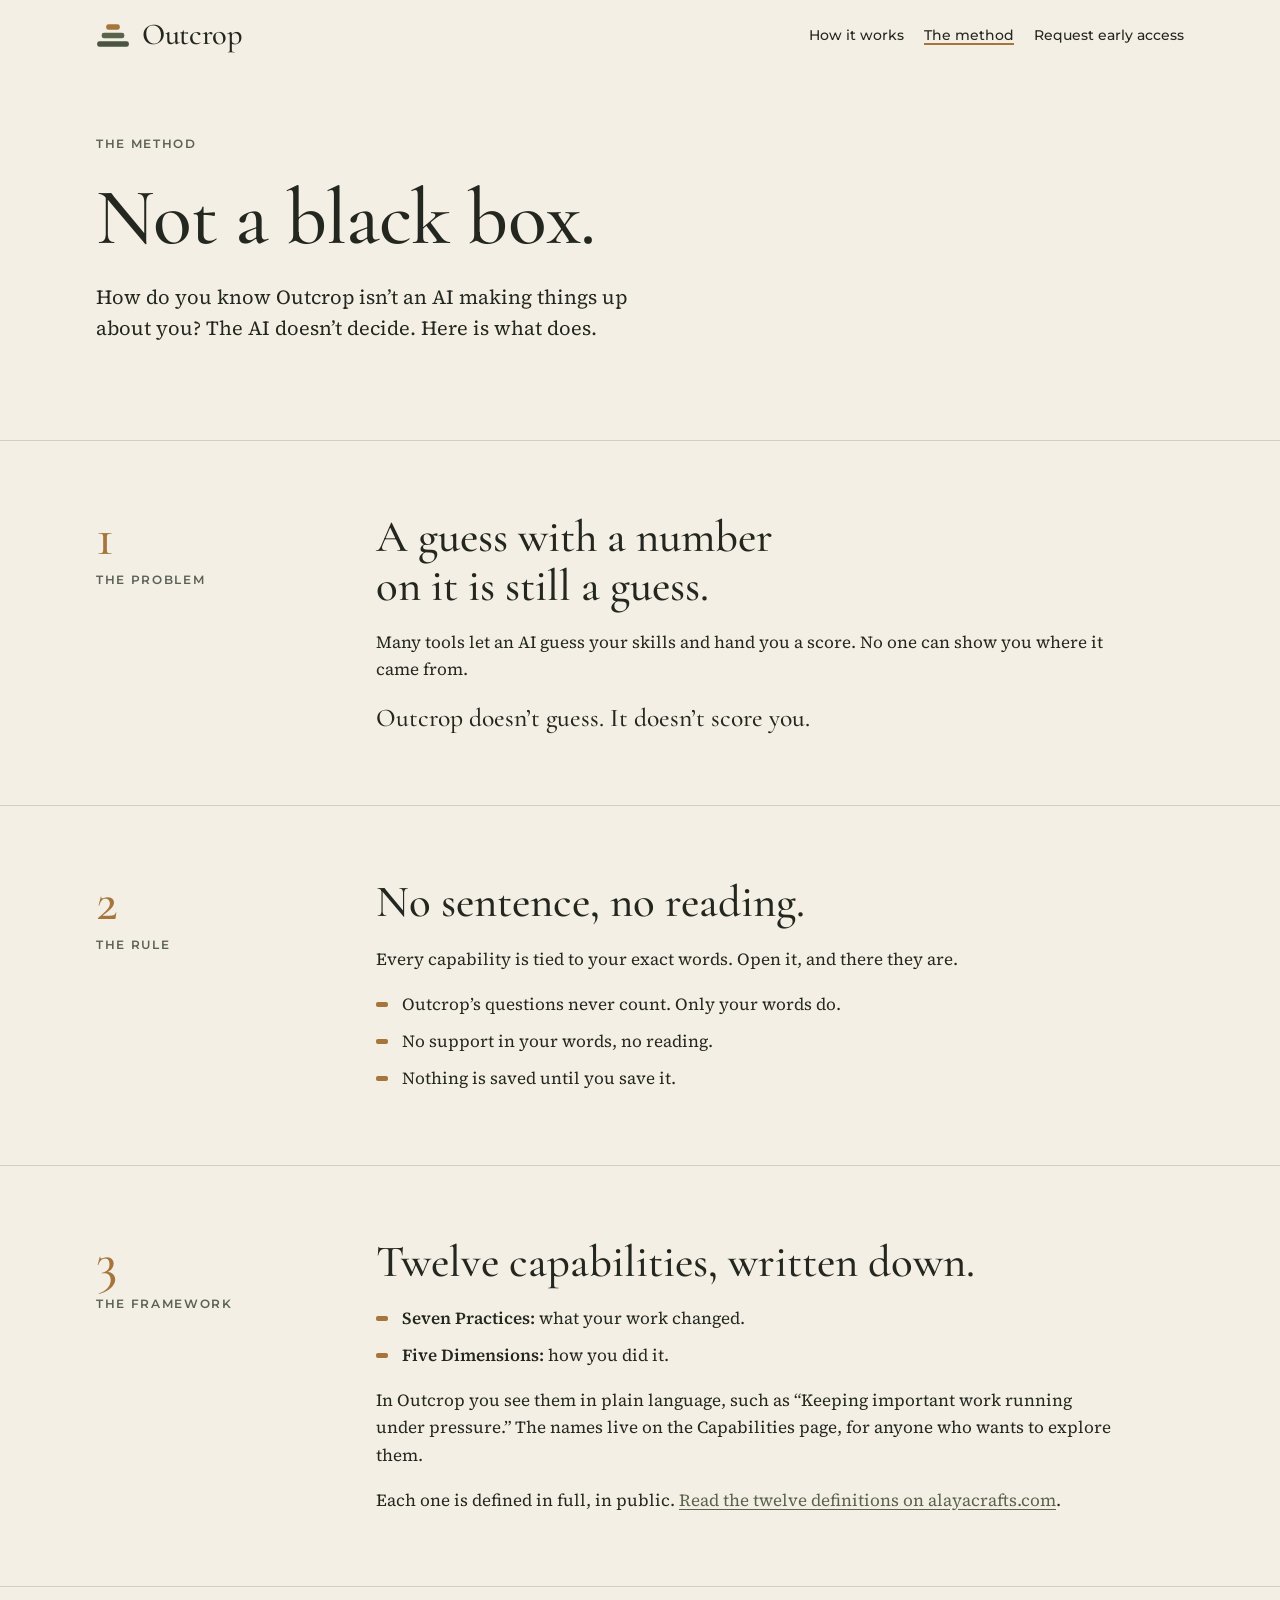
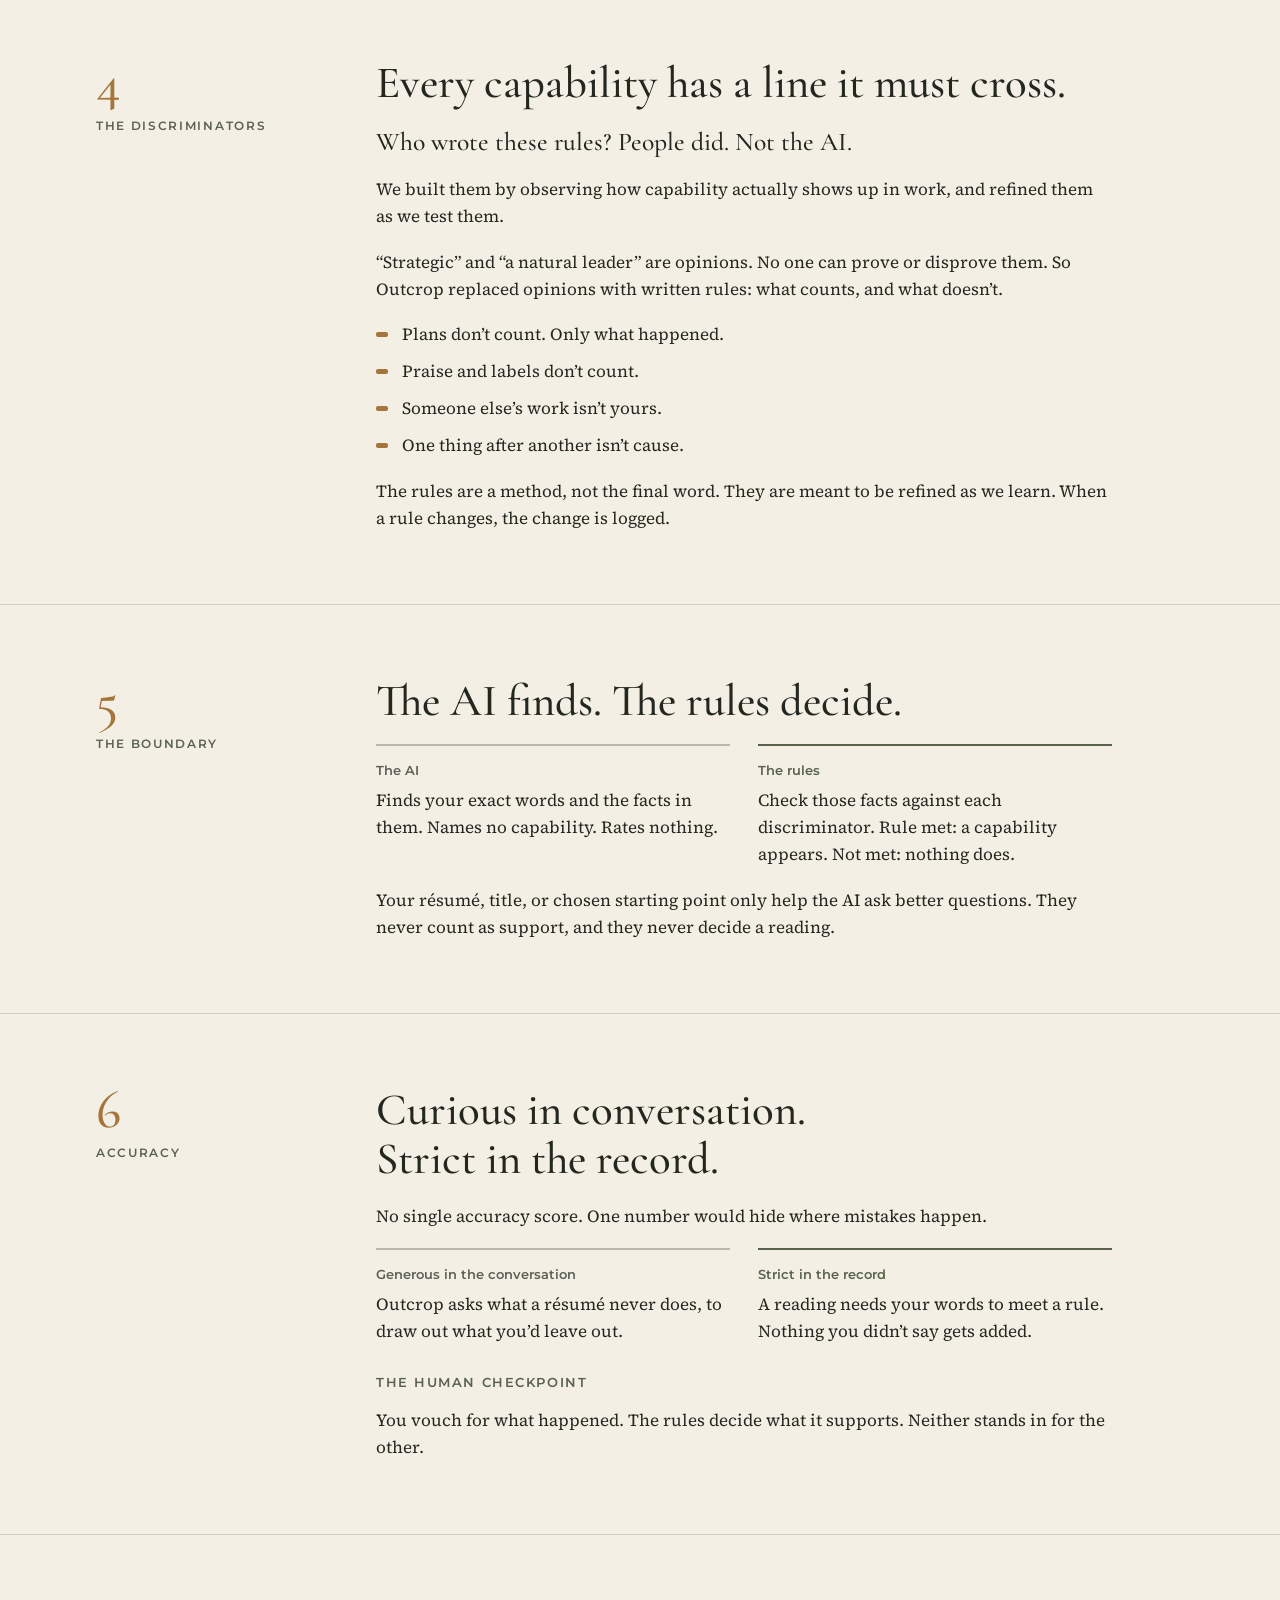
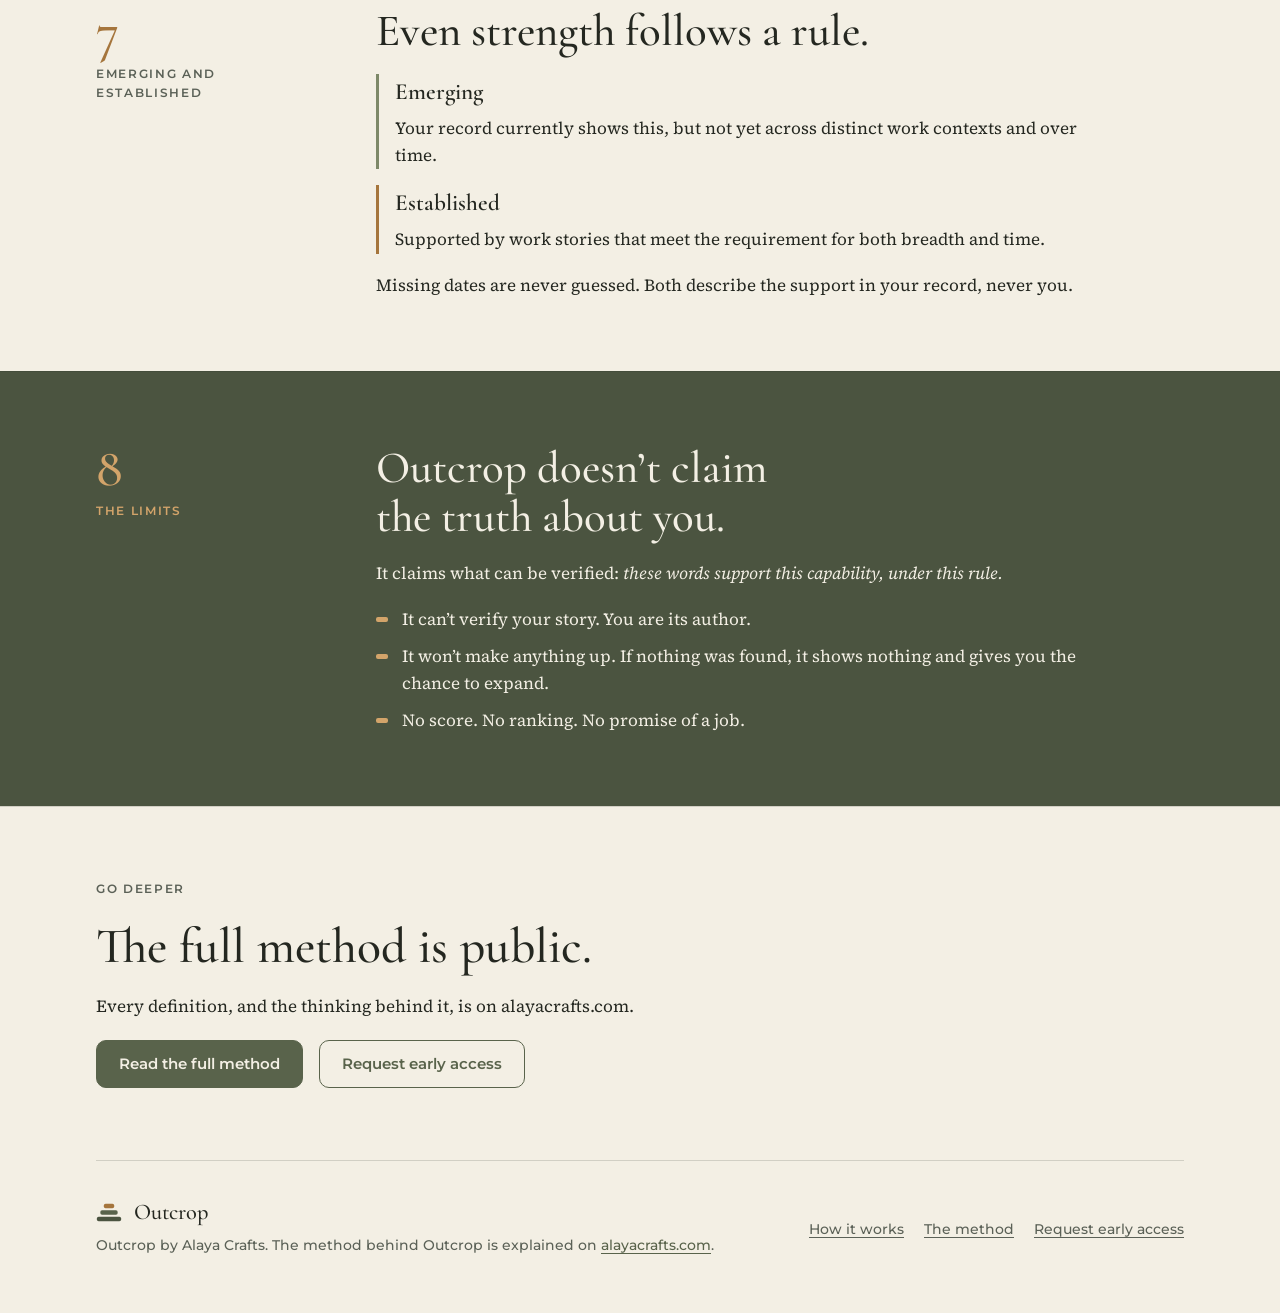
==== site/methodology/index.html @ a2f8d427 "outcrop.me marketing site" ====
<!doctype html>
<html lang="en">
<head>
<meta charset="utf-8">
<meta name="viewport" content="width=device-width, initial-scale=1, viewport-fit=cover">
<title>The method · Outcrop</title>
<meta name="description" content="How Outcrop reads your work: every capability is tied to your own words and checked against written rules. No scores, no guessing, and the limits stated plainly.">
<meta property="og:title" content="Not a black box · Outcrop">
<meta property="og:description" content="How Outcrop reads your work: every capability is tied to your own words and checked against written rules. No scores, no guessing, and the limits stated plainly.">
<meta property="og:type" content="article">
<meta property="og:url" content="https://outcrop.me/methodology/">
<link rel="icon" href="../assets/logo.svg" type="image/svg+xml">
<link rel="preload" href="../assets/fonts/cormorant-garamond-latin-500-normal.woff2" as="font" type="font/woff2" crossorigin>
<link rel="stylesheet" href="../assets/site.css">
<script src="../assets/config.js"></script>
<script src="../assets/site.js" defer></script>
</head>
<body>
<div class="wrap">
  <header class="top">
    <a class="brand" href="../#top" aria-label="Outcrop home"><svg viewBox="0 0 30 22" role="img" aria-hidden="true" focusable="false"><rect x="9" y="1" width="12" height="5" rx="2" fill="#a5753c"/><rect x="5" y="8.5" width="20" height="5" rx="2" fill="#59634b"/><rect x="1" y="16" width="28" height="5" rx="2" fill="#4b5440"/></svg><span>Outcrop</span></a>
    <nav aria-label="Main">
      <a class="hide-sm" href="../#how">How it works</a>
      <a class="hide-sm" href="./" aria-current="page">The method</a>
      <a href="mailto:curious@alayacrafts.com?subject=Early%20access%20to%20Outcrop" data-early>Request early access</a>
    </nav>
  </header>

  <main id="method-top">
    <section class="m-hero" aria-labelledby="m-hero-h">
      <p class="eyebrow">The method</p>
      <h1 id="m-hero-h">Not a black box.</h1>
      <p class="lede">How do you know Outcrop isn’t an AI making things up about you? The AI doesn’t decide. Here is what does.</p>
    </section>
  </main>
</div>

<section class="section m-part" aria-labelledby="m1-h">
  <div class="wrap m-grid">
    <div class="m-label"><span class="m-num">1</span><p class="eyebrow">The problem</p></div>
    <div class="m-body">
      <h2 id="m1-h">A guess with a number on it is still a guess.</h2>
      <p>Many tools let an AI guess your skills and hand you a score. No one can show you where it came from.</p>
      <p class="m-strong">Outcrop doesn’t guess. It doesn’t score you.</p>
    </div>
  </div>
</section>

<section class="section m-part" aria-labelledby="m2-h">
  <div class="wrap m-grid">
    <div class="m-label"><span class="m-num">2</span><p class="eyebrow">The rule</p></div>
    <div class="m-body">
      <h2 id="m2-h">No sentence, no reading.</h2>
      <p>Every capability is tied to your exact words. Open it, and there they are.</p>
      <ul class="m-list">
        <li>Outcrop’s questions never count. Only your words do.</li>
        <li>No support in your words, no reading.</li>
        <li>Nothing is saved until you save it.</li>
      </ul>
    </div>
  </div>
</section>

<section class="section m-part" aria-labelledby="m3-h">
  <div class="wrap m-grid">
    <div class="m-label"><span class="m-num">3</span><p class="eyebrow">The framework</p></div>
    <div class="m-body">
      <h2 id="m3-h">Twelve capabilities, written down.</h2>
      <ul class="m-list">
        <li><span><strong>Seven Practices:</strong> what your work changed.</span></li>
        <li><span><strong>Five Dimensions:</strong> how you did it.</span></li>
      </ul>
      <p>In Outcrop you see them in plain language, such as “Keeping important work running under pressure.” The names live on the Capabilities page, for anyone who wants to explore them.</p>
      <p>Each one is defined in full, in public. <a href="https://alayacrafts.com/how-it-works/">Read the twelve definitions on alayacrafts.com</a>.</p>
    </div>
  </div>
</section>

<section class="section m-part" aria-labelledby="m4-h">
  <div class="wrap m-grid">
    <div class="m-label"><span class="m-num">4</span><p class="eyebrow">The discriminators</p></div>
    <div class="m-body">
      <h2 id="m4-h">Every capability has a line it must cross.</h2>
      <p class="m-strong">Who wrote these rules? People did. Not the AI.</p>
      <p>We built them by observing how capability actually shows up in work, and refined them as we test them.</p>
      <p>“Strategic” and “a natural leader” are opinions. No one can prove or disprove them. So Outcrop replaced opinions with written rules: what counts, and what doesn’t.</p>
      <ul class="m-list">
        <li>Plans don’t count. Only what happened.</li>
        <li>Praise and labels don’t count.</li>
        <li>Someone else’s work isn’t yours.</li>
        <li>One thing after another isn’t cause.</li>
      </ul>
      <p>The rules are a method, not the final word. They are meant to be refined as we learn. When a rule changes, the change is logged.</p>
    </div>
  </div>
</section>

<section class="section m-part" aria-labelledby="m5-h">
  <div class="wrap m-grid">
    <div class="m-label"><span class="m-num">5</span><p class="eyebrow">The boundary</p></div>
    <div class="m-body">
      <h2 id="m5-h">The AI finds. The rules decide.</h2>
      <div class="split">
        <div class="split-col">
          <p class="rule-k">The AI</p>
          <p>Finds your exact words and the facts in them. Names no capability. Rates nothing.</p>
        </div>
        <div class="split-col">
          <p class="rule-k counts">The rules</p>
          <p>Check those facts against each discriminator. Rule met: a capability appears. Not met: nothing does.</p>
        </div>
      </div>
      <p>Your résumé, title, or chosen starting point only help the AI ask better questions. They never count as support, and they never decide a reading.</p>
    </div>
  </div>
</section>

<section class="section m-part" aria-labelledby="m6-h">
  <div class="wrap m-grid">
    <div class="m-label"><span class="m-num">6</span><p class="eyebrow">Accuracy</p></div>
    <div class="m-body">
      <h2 id="m6-h">Curious in conversation. Strict in the record.</h2>
      <p>No single accuracy score. One number would hide where mistakes happen.</p>
      <div class="split">
        <div class="split-col">
          <p class="rule-k">Generous in the conversation</p>
          <p>Outcrop asks what a résumé never does, to draw out what you’d leave out.</p>
        </div>
        <div class="split-col">
          <p class="rule-k counts">Strict in the record</p>
          <p>A reading needs your words to meet a rule. Nothing you didn’t say gets added.</p>
        </div>
      </div>
      <h3 class="m-sub">The human checkpoint</h3>
      <p>You vouch for what happened. The rules decide what it supports. Neither stands in for the other.</p>
    </div>
  </div>
</section>

<section class="section m-part" aria-labelledby="m7-h">
  <div class="wrap m-grid">
    <div class="m-label"><span class="m-num">7</span><p class="eyebrow">Emerging and Established</p></div>
    <div class="m-body">
      <h2 id="m7-h">Even strength follows a rule.</h2>
      <dl class="states">
        <div><dt>Emerging</dt><dd>Your record currently shows this, but not yet across distinct work contexts and over time.</dd></div>
        <div><dt>Established</dt><dd>Supported by work stories that meet the requirement for both breadth and time.</dd></div>
      </dl>
      <p>Missing dates are never guessed. Both describe the support in your record, never you.</p>
    </div>
  </div>
</section>

<section class="section m-part m-limits" aria-labelledby="m8-h">
  <div class="wrap m-grid">
    <div class="m-label"><span class="m-num">8</span><p class="eyebrow">The limits</p></div>
    <div class="m-body">
      <h2 id="m8-h">Outcrop doesn’t claim the truth about you.</h2>
      <p>It claims what can be verified: <em>these words support this capability, under this rule.</em></p>
      <ul class="m-list">
        <li>It can’t verify your story. You are its author.</li>
        <li>It won’t make anything up. If nothing was found, it shows nothing and gives you the chance to expand.</li>
        <li>No score. No ranking. No promise of a job.</li>
      </ul>
    </div>
  </div>
</section>

<section class="section" aria-labelledby="m-end-h">
  <div class="wrap">
    <div class="access">
      <p class="eyebrow">Go deeper</p>
      <h2 id="m-end-h">The full method is public.</h2>
      <p>Every definition, and the thinking behind it, is on alayacrafts.com.</p>
      <div class="actions">
        <a class="btn primary" href="https://alayacrafts.com/how-it-works/">Read the full method</a>
        <a class="btn secondary" href="mailto:curious@alayacrafts.com?subject=Early%20access%20to%20Outcrop" data-early>Request early access</a>
      </div>
    </div>
  </div>
</section>

<div class="wrap">
  <footer class="foot">
    <div>
      <a class="brand" href="../#top" aria-label="Outcrop home"><svg viewBox="0 0 30 22" role="img" aria-hidden="true" focusable="false"><rect x="9" y="1" width="12" height="5" rx="2" fill="#a5753c"/><rect x="5" y="8.5" width="20" height="5" rx="2" fill="#59634b"/><rect x="1" y="16" width="28" height="5" rx="2" fill="#4b5440"/></svg><span>Outcrop</span></a>
      <p class="by">Outcrop by Alaya Crafts. The method behind Outcrop is explained on <a href="https://alayacrafts.com/">alayacrafts.com</a>.</p>
    </div>
    <nav aria-label="Footer">
      <a href="../#how">How it works</a>
      <a href="./">The method</a>
      <a href="mailto:curious@alayacrafts.com?subject=Early%20access%20to%20Outcrop" data-early>Request early access</a>
    </nav>
  </footer>
</div>

</body>
</html>
---- site/assets/site.css ----
@font-face{font-family:"Cormorant Garamond";font-weight:500;font-style:normal;font-display:swap;src:url(fonts/cormorant-garamond-latin-500-normal.woff2) format("woff2")}
@font-face{font-family:"Cormorant Garamond";font-weight:600;font-style:normal;font-display:swap;src:url(fonts/cormorant-garamond-latin-600-normal.woff2) format("woff2")}
@font-face{font-family:"Montserrat";font-weight:500;font-style:normal;font-display:swap;src:url(fonts/montserrat-latin-500-normal.woff2) format("woff2")}
@font-face{font-family:"Montserrat";font-weight:600;font-style:normal;font-display:swap;src:url(fonts/montserrat-latin-600-normal.woff2) format("woff2")}
@font-face{font-family:"Source Serif 4";font-weight:400;font-style:normal;font-display:swap;src:url(fonts/source-serif-4-latin-400-normal.woff2) format("woff2")}
@font-face{font-family:"Source Serif 4";font-weight:400;font-style:italic;font-display:swap;src:url(fonts/source-serif-4-latin-400-italic.woff2) format("woff2")}
@font-face{font-family:"Source Serif 4";font-weight:600;font-style:normal;font-display:swap;src:url(fonts/source-serif-4-latin-600-normal.woff2) format("woff2")}
/* Layout: an editorial single column on paper; the story alternates text and real screens; one olive-deep band carries the promises.
   Palette and faces: the Outcrop brief and logo board (Steve, 2026-10-26). Single daylight look by design, colours set explicitly. */
:root {
  color-scheme: light;
  --paper: #f3efe4;
  --deep: #e8dfcd;
  --ink: #242720;
  --muted: #5b6157;
  --olive: #59634b;
  --olive-deep: #4b5440;
  --sage: #7d8868;
  --amber: #a5753c;
  --amber-text: #8f5d2b;
  --amber-light: #d3a46a;
  --on-dark: #f3efe4;
  --on-dark-muted: #d6d2c4;
  --hair: rgba(36, 39, 32, .16);
  --hair-2: rgba(36, 39, 32, .28);
  --f-display: "Cormorant Garamond", "EB Garamond", Georgia, serif;
  --f-body: "Source Serif 4", "Source Serif Pro", Georgia, serif;
  --f-ui: "Montserrat", "Helvetica Neue", Arial, sans-serif;
  --measure: 34rem;
  --wide: 72rem;
  --radius: 10px;
}
* { box-sizing: border-box; }
html { scroll-behavior: smooth; }
@media (prefers-reduced-motion: reduce) { html { scroll-behavior: auto; } }
body {
  margin: 0; background: var(--paper); color: var(--ink);
  font-family: var(--f-body); font-size: 1.0625rem; line-height: 1.6;
  -webkit-font-smoothing: antialiased;
}
img { max-width: 100%; height: auto; display: block; }
a { color: var(--olive); text-underline-offset: 3px; }
a:focus-visible, button:focus-visible { outline: 3px solid var(--amber); outline-offset: 3px; border-radius: 6px; }
h1, h2, h3 { font-family: var(--f-display); font-weight: 500; line-height: 1.1; margin: 0; text-wrap: balance; color: var(--ink); }
p { margin: 0; }

.wrap { max-width: var(--wide); margin-inline: auto; padding-left: max(16px, env(safe-area-inset-left, 0px)); padding-right: max(16px, env(safe-area-inset-right, 0px)); }
@media (min-width: 720px) { .wrap { padding-left: max(32px, env(safe-area-inset-left, 0px)); padding-right: max(32px, env(safe-area-inset-right, 0px)); } }

.eyebrow { font-family: var(--f-ui); font-size: .75rem; font-weight: 600; letter-spacing: .14em; text-transform: uppercase; color: var(--muted); }

/* header */
.top { padding-block: 20px; display: flex; align-items: center; justify-content: space-between; gap: 16px; }
.brand { display: inline-flex; align-items: center; gap: 12px; text-decoration: none; color: var(--ink); }
.brand svg { width: 34px; height: auto; }
.brand span { font-family: var(--f-display); font-size: 1.9rem; font-weight: 500; line-height: 1; letter-spacing: -.01em; }
.top nav { display: flex; align-items: center; gap: 20px; font-family: var(--f-ui); font-size: .875rem; font-weight: 500; }
.top nav a { color: var(--ink); text-decoration: none; }
.top nav a:hover { text-decoration: underline; }
.top nav .hide-sm { display: none; }
@media (min-width: 720px) { .top nav .hide-sm { display: inline; } }

/* buttons */
.btn {
  display: inline-flex; align-items: center; justify-content: center; gap: 8px; min-height: 48px; padding: 0 22px;
  border-radius: var(--radius); font-family: var(--f-ui); font-size: .9375rem; font-weight: 600; text-decoration: none;
  border: 1.5px solid var(--olive); cursor: pointer; transition: background-color .15s, color .15s;
}
.btn.primary { background: var(--olive); color: var(--on-dark); }
.btn.primary:hover { background: var(--olive-deep); border-color: var(--olive-deep); }
.btn.secondary { background: transparent; color: var(--olive); }
.btn.secondary:hover { background: var(--deep); }
.btn.on-dark { background: var(--on-dark); color: var(--olive-deep); border-color: var(--on-dark); }
.btn.on-dark:hover { background: var(--deep); }
.textlink { font-family: var(--f-ui); font-size: .9375rem; font-weight: 600; color: var(--olive); min-height: 48px; display: inline-flex; align-items: center; }
.actions { display: flex; flex-wrap: wrap; align-items: center; gap: 12px 16px; }

/* hero */
.hero { padding-block: 40px 72px; display: grid; gap: 48px; align-items: center; }
@media (min-width: 900px) { .hero { grid-template-columns: minmax(0, 1.25fr) minmax(0, .75fr); padding-block: 64px 96px; } }
.hero h1 { font-size: clamp(2.6rem, 6.2vw, 4.6rem); letter-spacing: -.012em; }
.hero h1 em { font-style: normal; color: var(--amber); }
.hero .lede { font-size: 1.25rem; line-height: 1.55; max-width: var(--measure); margin-top: 24px; color: var(--ink); }
.hero .lede-sub { font-size: 1.0625rem; line-height: 1.6; max-width: var(--measure); margin-top: 14px; color: var(--muted); }
.hero .actions { margin-top: 32px; }
.hero .status { margin-top: 20px; font-family: var(--f-ui); font-size: .8125rem; color: var(--muted); }
.phone { justify-self: center; width: min(320px, 100%); }
.phone .frame { border-radius: 34px; padding: 10px; background: var(--olive-deep); box-shadow: 0 30px 60px -30px rgba(36, 39, 32, .45); }
.phone .frame img { border-radius: 26px; }
figure { margin: 0; }
figcaption, .caption { font-family: var(--f-ui); font-size: .75rem; color: var(--muted); margin-top: 12px; }
.phone figcaption { text-align: center; }

/* story */
.section { padding-block: 72px; border-top: 1px solid var(--hair); }
.section-head { max-width: 44rem; display: grid; gap: 16px; }
.section-head h2 { font-size: clamp(2rem, 4.4vw, 3.1rem); }
.steps { list-style: none; margin: 56px 0 0; padding: 0; display: grid; gap: 72px; counter-reset: step; }
.step { display: grid; gap: 28px; align-items: center; counter-increment: step; }
@media (min-width: 900px) {
  .step { grid-template-columns: minmax(0, .8fr) minmax(0, 1.2fr); gap: 56px; }
  .step:nth-child(even) .step-text { order: 2; }
  .step.text-only { grid-template-columns: minmax(0, 1fr); }
}
.step-text { display: grid; gap: 12px; min-width: 0; max-width: var(--measure); }
.step-text::before { content: counter(step); font-family: var(--f-display); font-size: 3.4rem; line-height: .9; color: var(--amber); }
.step h3 { font-size: clamp(1.6rem, 3vw, 2.1rem); }
.step p { color: var(--ink); }
.shot { min-width: 0; }
.shot .screen { border-radius: 14px; overflow: hidden; border: 1px solid var(--hair-2); background: var(--paper); box-shadow: 0 24px 48px -32px rgba(36, 39, 32, .5); }
.badge { display: inline-flex; align-self: start; justify-self: start; align-items: center; gap: 6px; font-family: var(--f-ui); font-size: .75rem; font-weight: 600; letter-spacing: .02em; color: var(--amber-text); border: 1px solid var(--amber); border-radius: 999px; padding: 3px 10px; }
.quiet-mtn { display: grid; place-items: center; padding: 32px; border-radius: 14px; background: var(--deep); }

/* fictional example */
.example { background: var(--deep); }
.example-grid { margin-top: 48px; display: grid; gap: 16px; grid-template-columns: 1fr; }
@media (min-width: 720px) { .example-grid { grid-template-columns: repeat(2, minmax(0, 1fr)); } }
@media (min-width: 1100px) { .example-grid { grid-template-columns: repeat(4, minmax(0, 1fr)); } }
.card { background: var(--paper); border-radius: var(--radius); padding: 24px; display: grid; gap: 12px; align-content: start; min-width: 0; }
.card .eyebrow { color: var(--amber-text); }
.card h3 { font-size: 1.45rem; }
.card blockquote { margin: 0; font-style: italic; border-left: 2px solid var(--amber); padding-left: 14px; }
.card .from { font-family: var(--f-ui); font-size: .8125rem; color: var(--muted); }
.card .req { font-family: var(--f-display); font-style: italic; font-size: 1.2rem; line-height: 1.3; }
.card .state { font-family: var(--f-ui); font-size: .8125rem; font-weight: 600; }
.arrow { display: none; }
.example .note { margin-top: 24px; font-family: var(--f-ui); font-size: .8125rem; color: var(--muted); max-width: 44rem; }

/* promises */
.promises { background: var(--olive-deep); color: var(--on-dark); }
.promises h2 { color: var(--on-dark); font-size: clamp(2rem, 4.4vw, 3.1rem); }
.promises .eyebrow { color: var(--amber-light); }
.promise-list { list-style: none; margin: 40px 0 0; padding: 0; display: grid; gap: 0; max-width: 44rem; }
.promise-list li { display: flex; gap: 16px; align-items: baseline; padding-block: 18px; border-top: 1px solid rgba(243, 239, 228, .22); font-family: var(--f-display); font-size: clamp(1.4rem, 2.6vw, 1.85rem); line-height: 1.25; }
.promise-list li:last-child { border-bottom: 1px solid rgba(243, 239, 228, .22); }
.promise-list li::before { content: ""; flex: none; width: 12px; height: 5px; border-radius: 2px; background: var(--amber-light); transform: translateY(-4px); }

/* early access */
.access { display: grid; gap: 20px; max-width: 40rem; }
.access h2 { font-size: clamp(2rem, 4.4vw, 3.1rem); }
.access .config-note { font-family: var(--f-ui); font-size: .8125rem; color: var(--amber-text); border: 1px dashed var(--amber); border-radius: 8px; padding: 10px 14px; }

/* footer */
.foot { border-top: 1px solid var(--hair); padding-block: 40px 56px; display: grid; gap: 20px; font-family: var(--f-ui); font-size: .875rem; color: var(--muted); }
@media (min-width: 720px) { .foot { grid-template-columns: 1fr auto; align-items: center; } }
.foot .brand span { font-size: 1.4rem; }
.foot .brand svg { width: 26px; }
.foot nav { display: flex; flex-wrap: wrap; gap: 8px 20px; }
.foot nav a { color: var(--muted); }
.by { margin-top: 6px; }

/* introduction video */
.intro { border: 0; padding: 0; background: var(--paper); color: var(--ink); border-radius: 14px; width: min(1040px, calc(100vw - 32px)); max-height: calc(100vh - 32px); overflow: auto; box-shadow: 0 40px 80px -30px rgba(36, 39, 32, .6); }
.intro::backdrop { background: rgba(36, 39, 32, .72); }
.intro-head { display: flex; align-items: center; justify-content: space-between; gap: 16px; padding: 14px 16px 12px 22px; }
.intro-head h2 { font-size: 1.6rem; }
.intro-x { width: 44px; height: 44px; display: grid; place-items: center; border: 0; border-radius: 50%; background: transparent; color: var(--ink); cursor: pointer; }
.intro-x:hover { background: var(--deep); }
.intro video { display: block; width: 100%; height: auto; aspect-ratio: 16 / 9; background: var(--ink); }
.intro-note { padding: 12px 22px 18px; font-family: var(--f-ui); font-size: .8125rem; color: var(--muted); }

/* the method page */
.top nav a[aria-current="page"] { text-decoration: underline; text-decoration-color: var(--amber); text-decoration-thickness: 2px; }
.promise-more { margin-top: 28px; font-family: var(--f-ui); font-size: .9375rem; font-weight: 600; }
.promise-more a { color: var(--amber-light); }
.m-hero { padding-block: 40px 72px; max-width: 46rem; display: grid; gap: 20px; }
@media (min-width: 900px) { .m-hero { padding-block: 64px 96px; } }
.m-hero h1 { font-size: clamp(2.8rem, 7vw, 5rem); letter-spacing: -.012em; }
.m-hero .lede { font-size: 1.25rem; line-height: 1.55; max-width: var(--measure); }
.m-grid { display: grid; gap: 20px; }
@media (min-width: 900px) { .m-grid { grid-template-columns: 14rem minmax(0, 1fr); gap: 56px; } }
.m-label { display: grid; gap: 8px; align-content: start; }
.m-num { font-family: var(--f-display); font-size: 3.4rem; line-height: .9; color: var(--amber); }
.m-body { display: grid; gap: 18px; max-width: 46rem; min-width: 0; }
.m-body h2 { font-size: clamp(1.9rem, 4vw, 2.8rem); }
.m-strong { font-family: var(--f-display); font-size: 1.6rem; line-height: 1.25; }
.m-sub { font-family: var(--f-ui); font-size: .8125rem; font-weight: 600; letter-spacing: .12em; text-transform: uppercase; color: var(--muted); margin-top: 12px; }
.m-list { margin: 0; padding: 0; list-style: none; display: grid; gap: 10px; }
.m-list li { display: flex; gap: 14px; align-items: baseline; }
.m-list li::before { content: ""; flex: none; width: 12px; height: 5px; border-radius: 2px; background: var(--amber); transform: translateY(-3px); }
.caps { margin: 0; display: grid; gap: 1px; background: var(--hair); border: 1px solid var(--hair); border-radius: var(--radius); overflow: hidden; }
.caps > div { background: var(--paper); padding: 14px 18px; display: grid; gap: 4px; }
@media (min-width: 720px) { .caps > div { grid-template-columns: 9rem minmax(0, 1fr); gap: 20px; align-items: baseline; } }
.caps dt { font-family: var(--f-display); font-size: 1.35rem; font-weight: 600; }
.caps dd { margin: 0; }
.rule-card { margin: 0; background: var(--deep); border-radius: var(--radius); padding: 22px; display: grid; gap: 14px; }
.rule-card .eyebrow { color: var(--amber-text); }
.rule-cols, .split { display: grid; gap: 18px; }
@media (min-width: 720px) { .rule-cols, .split { grid-template-columns: 1fr 1fr; gap: 28px; } }
.rule-k { font-family: var(--f-ui); font-size: .8125rem; font-weight: 600; color: var(--muted); margin-bottom: 6px; }
.rule-k.counts { color: var(--olive); }
.split-col { border-top: 2px solid var(--hair-2); padding-top: 14px; }
.split-col:last-child { border-top-color: var(--olive); }
.states { margin: 0; display: grid; gap: 16px; }
.states > div { border-left: 3px solid var(--sage); padding-left: 16px; }
.states > div:last-child { border-left-color: var(--amber); }
.states dt { font-family: var(--f-display); font-size: 1.45rem; font-weight: 600; }
.states dd { margin: 4px 0 0; }
.m-limits { background: var(--olive-deep); color: var(--on-dark); }
.m-limits h2, .m-limits .m-body { color: var(--on-dark); }
.m-limits .eyebrow { color: var(--amber-light); }
.m-limits .m-num { color: var(--amber-light); }
.m-limits .m-list li::before { background: var(--amber-light); }
.m-limits em { font-style: italic; color: var(--on-dark); }
.m-body a { color: var(--olive); }
.m-list strong { font-weight: 600; }
.hero .punch { margin-top: 24px; font-family: var(--f-display); font-size: 1.6rem; font-weight: 600; line-height: 1.2; color: var(--amber-text); }
.promise-free { margin-top: 48px; font-family: var(--f-display); font-size: clamp(1.9rem, 3.6vw, 2.6rem); font-weight: 600; line-height: 1.15; color: var(--on-dark); }
.promise-why { margin-top: 16px; max-width: 40rem; display: grid; gap: 10px; color: var(--on-dark-muted); }
.promise-why .why-lead { font-family: var(--f-display); font-size: 1.45rem; line-height: 1.25; color: var(--on-dark); }

.lede-feedback { margin: 14px 0 0; max-width: 34rem; font-family: var(--f-display, "Cormorant Garamond", serif); font-size: 1.35rem; line-height: 1.35; color: var(--ink, #242720); font-style: italic; }
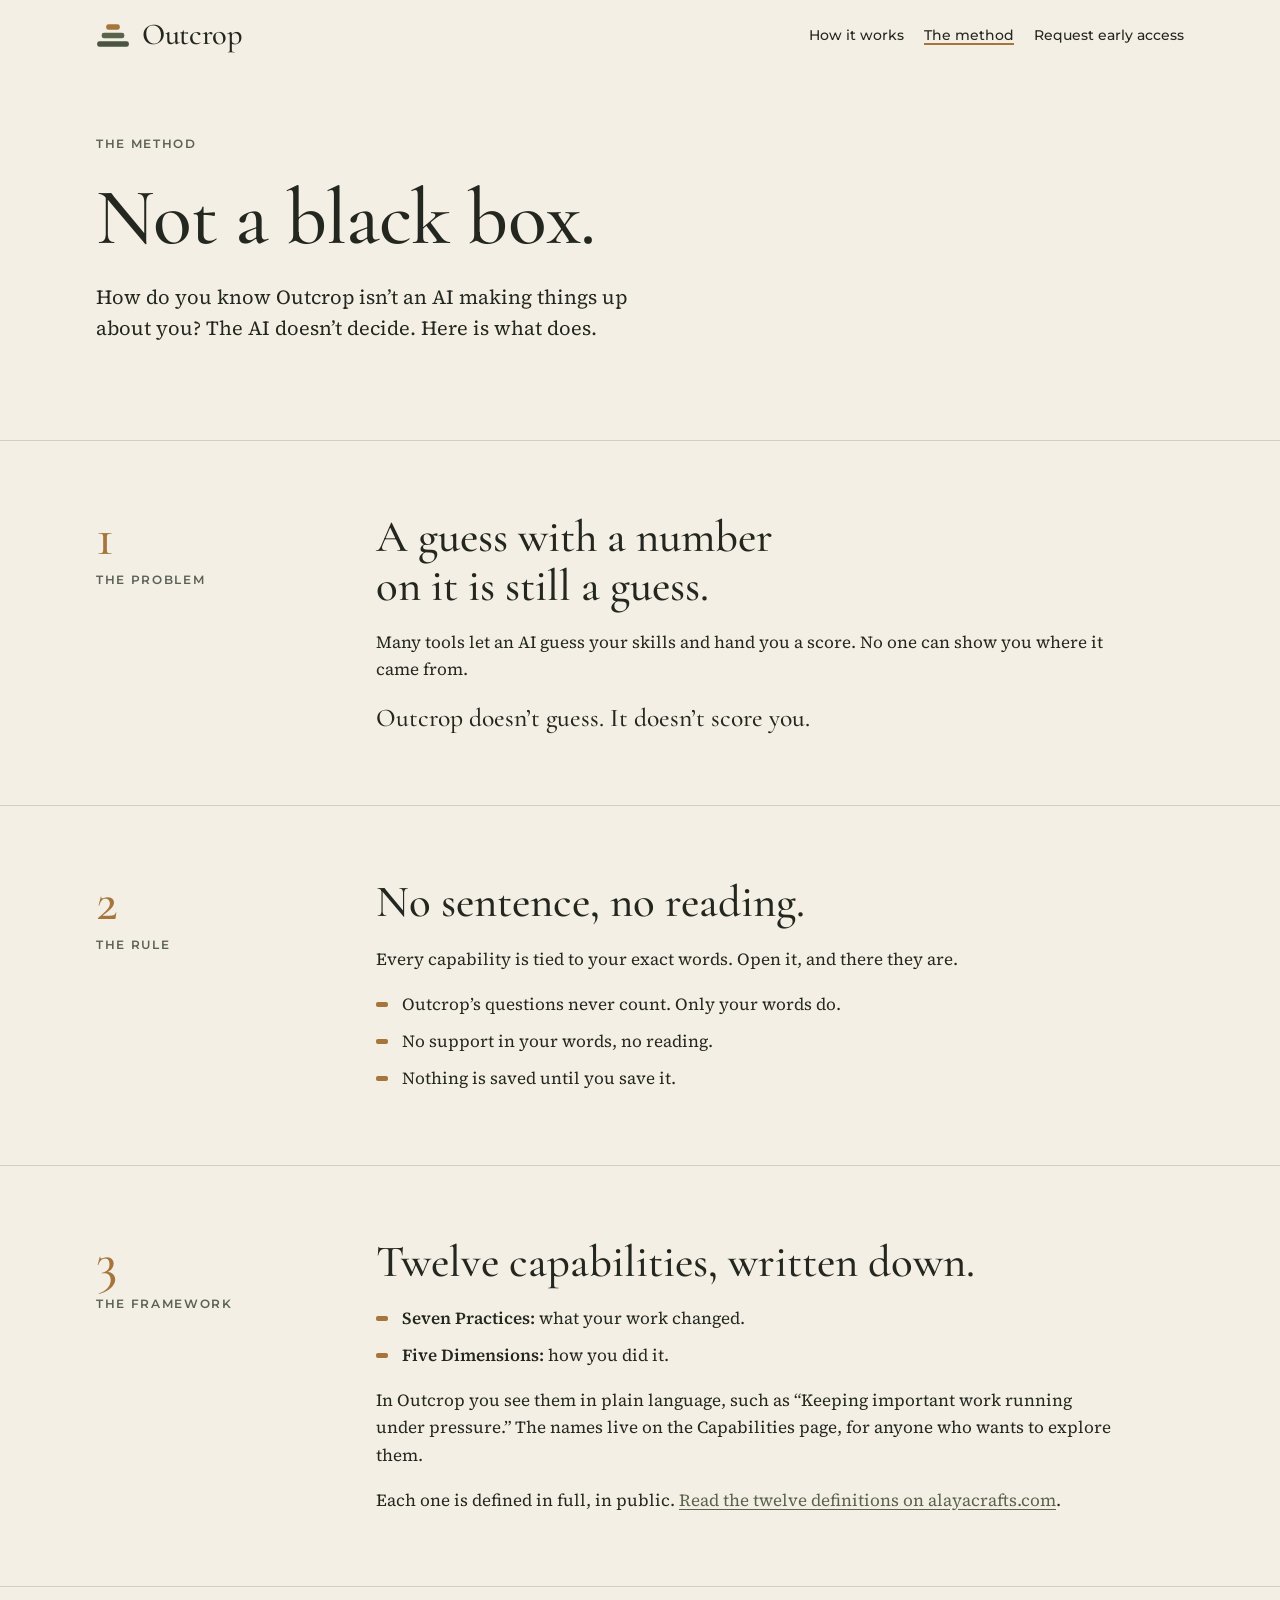
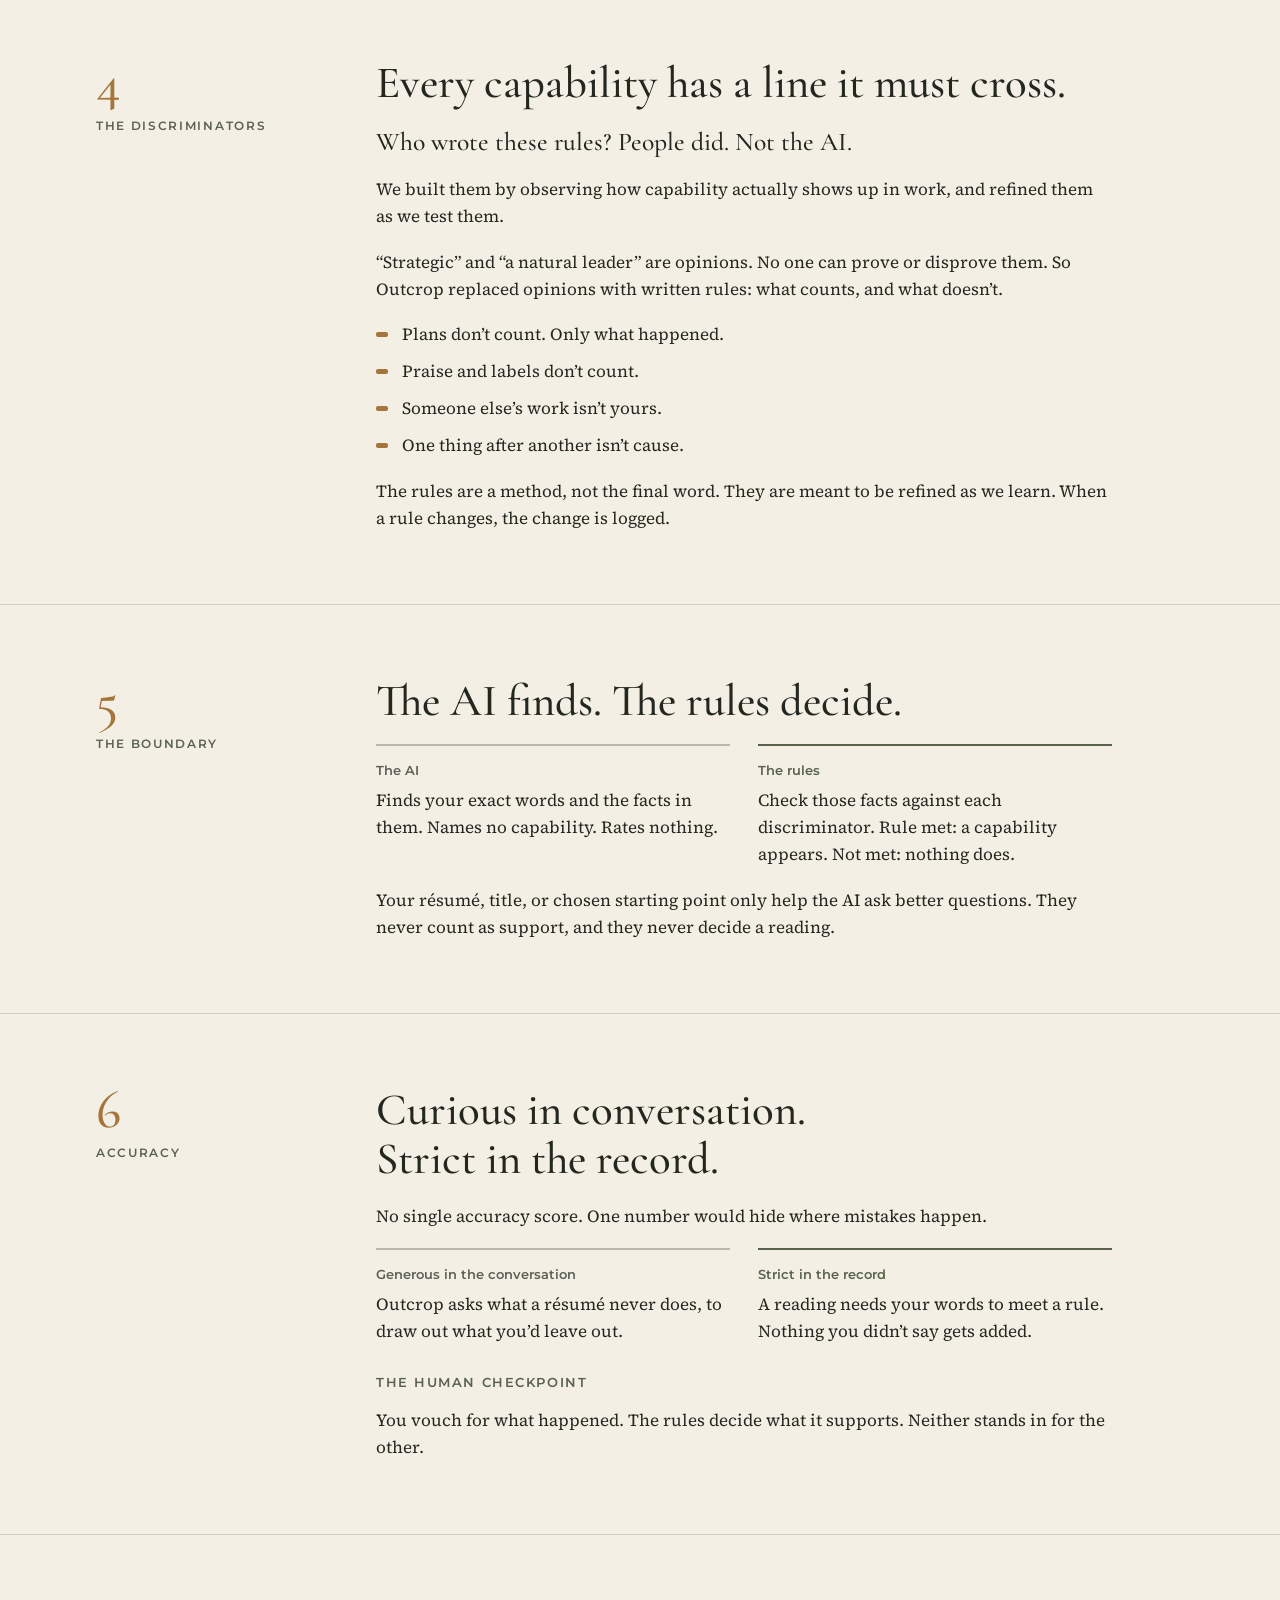
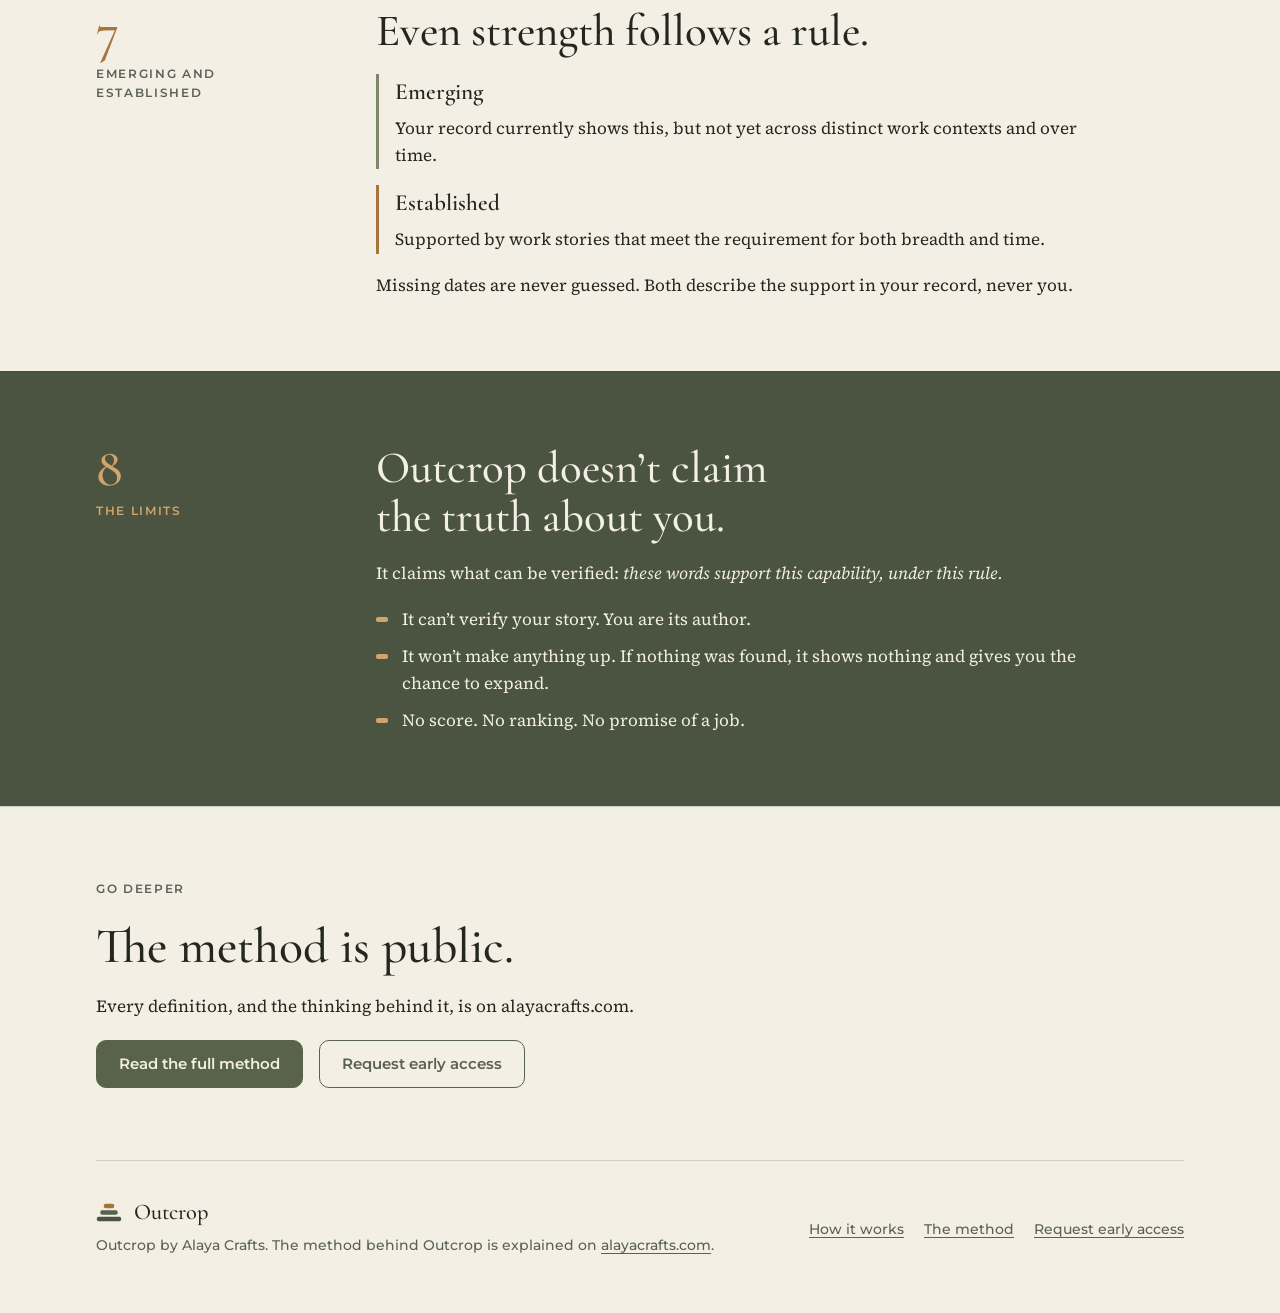
==== commit 25518ed4: "Method page: "The method is public." (published page)" ====
--- a/site/methodology/index.html
+++ b/site/methodology/index.html
@@ -170,7 +170,7 @@
   <div class="wrap">
     <div class="access">
       <p class="eyebrow">Go deeper</p>
-      <h2 id="m-end-h">The full method is public.</h2>
+      <h2 id="m-end-h">The method is public.</h2>
       <p>Every definition, and the thinking behind it, is on alayacrafts.com.</p>
       <div class="actions">
         <a class="btn primary" href="https://alayacrafts.com/how-it-works/">Read the full method</a>
